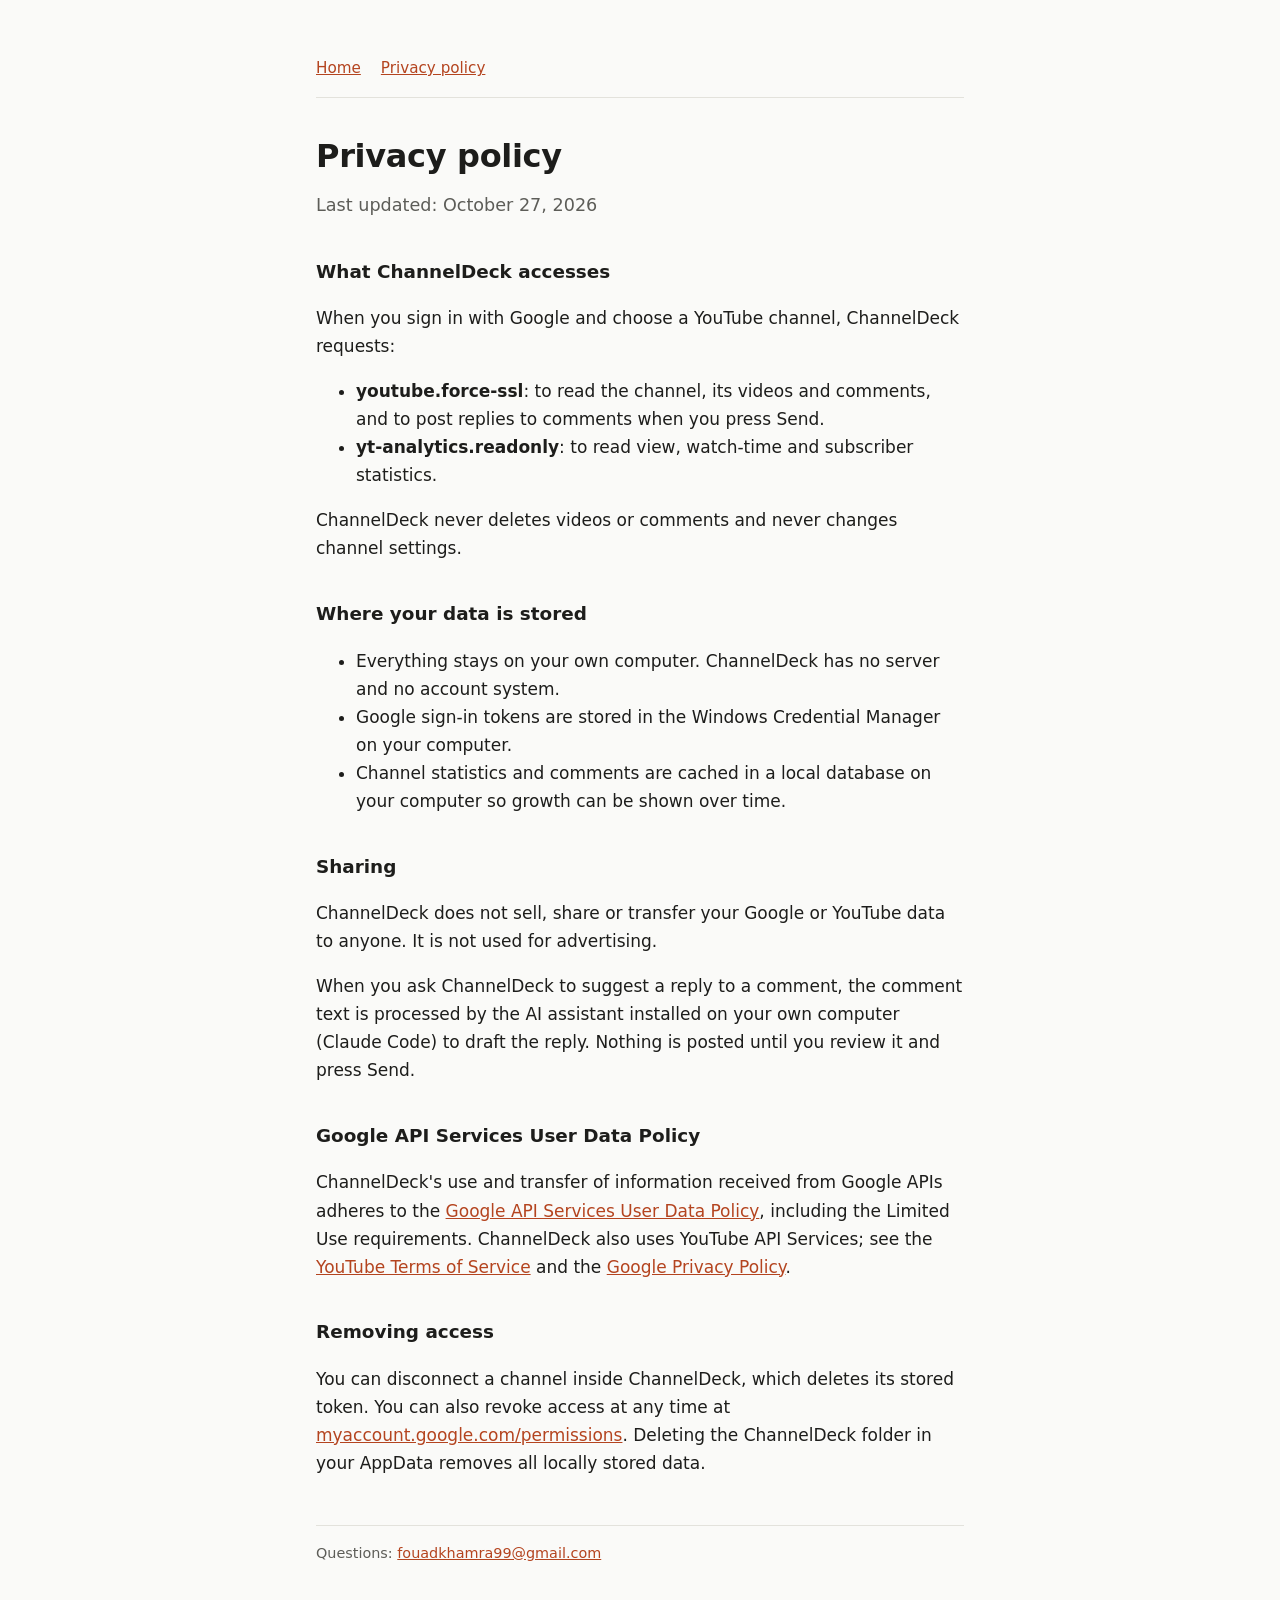
==== privacy.html @ 764f84ea "ChannelDeck home and privacy pages Co-Authored-By: Claude Opus 5.5 <noreply@anthropic.com>" ====
<!doctype html>
<html lang="en">
<head>
<meta charset="utf-8">
<meta name="viewport" content="width=device-width, initial-scale=1">
<title>ChannelDeck Privacy</title>
<link rel="stylesheet" href="style.css">
</head>
<body>
<main>
<nav><a href="./">Home</a><a href="privacy.html">Privacy policy</a></nav>
<h1>Privacy policy</h1>
<p class="lede">Last updated: October 27, 2026</p>

<h2>What ChannelDeck accesses</h2>
<p>When you sign in with Google and choose a YouTube channel, ChannelDeck requests:</p>
<ul>
  <li><strong>youtube.force-ssl</strong>: to read the channel, its videos and comments, and to post replies to comments when you press Send.</li>
  <li><strong>yt-analytics.readonly</strong>: to read view, watch-time and subscriber statistics.</li>
</ul>
<p>ChannelDeck never deletes videos or comments and never changes channel settings.</p>

<h2>Where your data is stored</h2>
<ul>
  <li>Everything stays on your own computer. ChannelDeck has no server and no account system.</li>
  <li>Google sign-in tokens are stored in the Windows Credential Manager on your computer.</li>
  <li>Channel statistics and comments are cached in a local database on your computer so growth can be shown over time.</li>
</ul>

<h2>Sharing</h2>
<p>ChannelDeck does not sell, share or transfer your Google or YouTube data to anyone. It is not used for advertising.</p>
<p>When you ask ChannelDeck to suggest a reply to a comment, the comment text is processed by the AI assistant installed on your own computer (Claude Code) to draft the reply. Nothing is posted until you review it and press Send.</p>

<h2>Google API Services User Data Policy</h2>
<p>ChannelDeck's use and transfer of information received from Google APIs adheres to the <a href="https://developers.google.com/terms/api-services-user-data-policy">Google API Services User Data Policy</a>, including the Limited Use requirements. ChannelDeck also uses YouTube API Services; see the <a href="https://www.youtube.com/t/terms">YouTube Terms of Service</a> and the <a href="https://policies.google.com/privacy">Google Privacy Policy</a>.</p>

<h2>Removing access</h2>
<p>You can disconnect a channel inside ChannelDeck, which deletes its stored token. You can also revoke access at any time at <a href="https://myaccount.google.com/permissions">myaccount.google.com/permissions</a>. Deleting the ChannelDeck folder in your AppData removes all locally stored data.</p>

<footer>Questions: <a href="mailto:fouadkhamra99@gmail.com">fouadkhamra99@gmail.com</a></footer>
</main>
</body>
</html>
---- style.css ----
:root { --bg:#fafaf8; --fg:#1d1d1b; --muted:#5d5d58; --line:#e3e2dc; --accent:#b4441f; }
@media (prefers-color-scheme: dark) { :root { --bg:#141413; --fg:#ecebe6; --muted:#a3a29b; --line:#2c2b28; --accent:#e07a52; } }
* { box-sizing: border-box; }
body { margin:0; background:var(--bg); color:var(--fg); font:17px/1.65 system-ui, -apple-system, "Segoe UI", sans-serif; }
main { max-width: 680px; margin: 0 auto; padding: 56px 16px 80px; }
h1 { font-size: 2rem; margin: 0 0 .25em; letter-spacing: -.01em; }
h2 { font-size: 1.15rem; margin: 2em 0 .4em; }
p, li { color: var(--fg); }
.lede { color: var(--muted); font-size: 1.1rem; margin-top: 0; }
a { color: var(--accent); }
nav { display:flex; gap:20px; padding-bottom:16px; margin-bottom:32px; border-bottom:1px solid var(--line); font-size:.95rem; }
footer { margin-top:48px; padding-top:16px; border-top:1px solid var(--line); color:var(--muted); font-size:.9rem; }
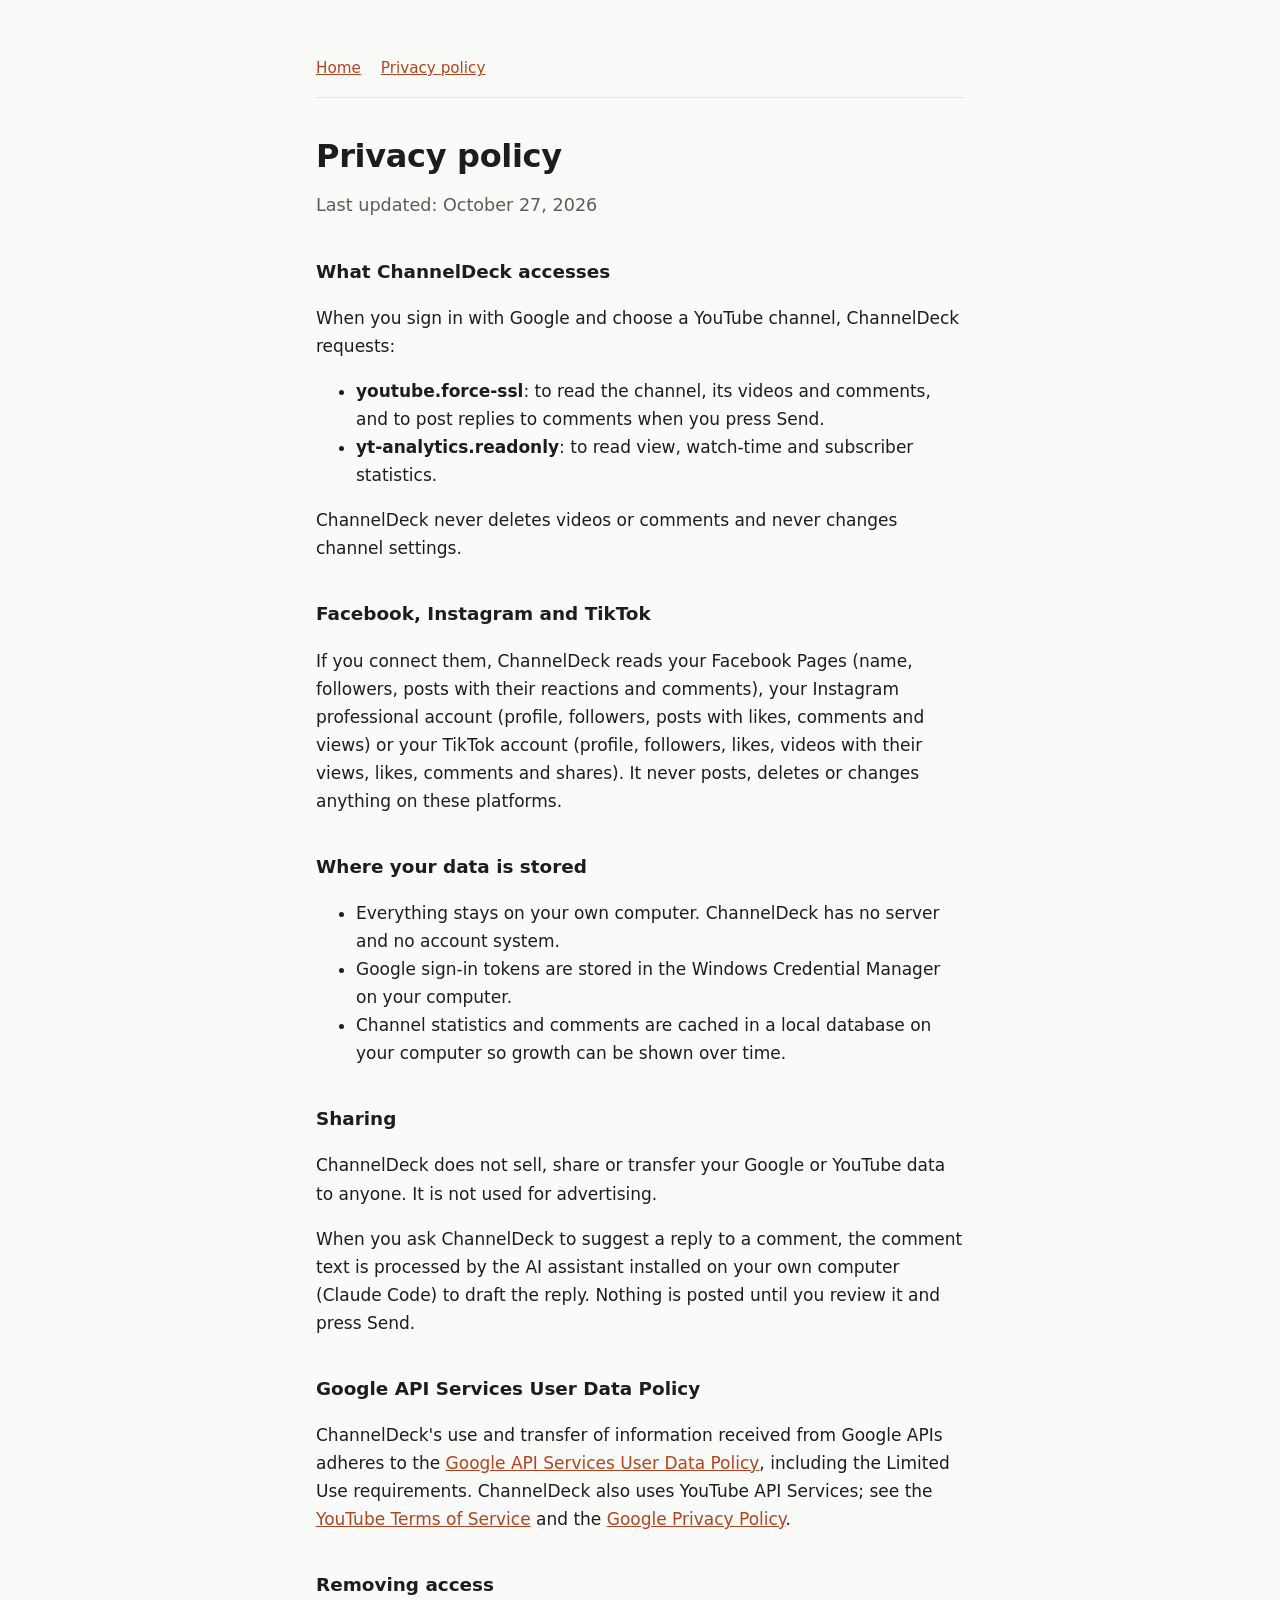
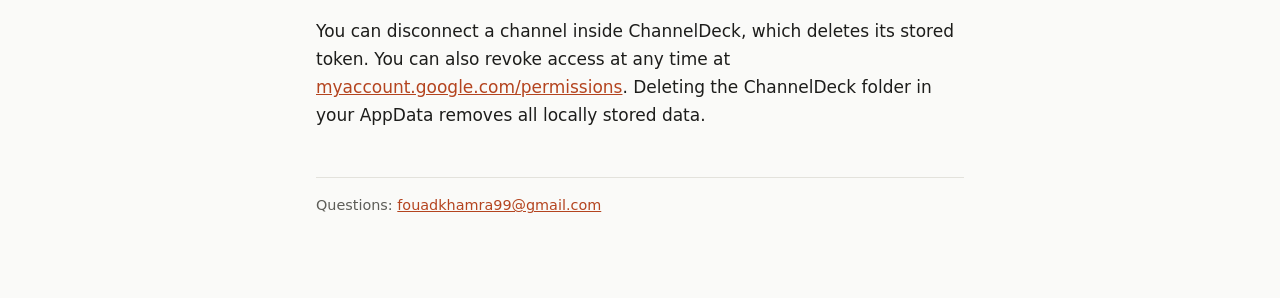
==== commit 77eefe26: "Sign-in relay page for Facebook/Instagram; privacy covers the new platforms Co-Authored-By: Claude O" ====
--- a/privacy.html
+++ b/privacy.html
@@ -20,6 +20,9 @@
 </ul>
 <p>ChannelDeck never deletes videos or comments and never changes channel settings.</p>
 
+<h2>Facebook, Instagram and TikTok</h2>
+<p>If you connect them, ChannelDeck reads your Facebook Pages (name, followers, posts with their reactions and comments), your Instagram professional account (profile, followers, posts with likes, comments and views) or your TikTok account (profile, followers, likes, videos with their views, likes, comments and shares). It never posts, deletes or changes anything on these platforms.</p>
+
 <h2>Where your data is stored</h2>
 <ul>
   <li>Everything stays on your own computer. ChannelDeck has no server and no account system.</li>
